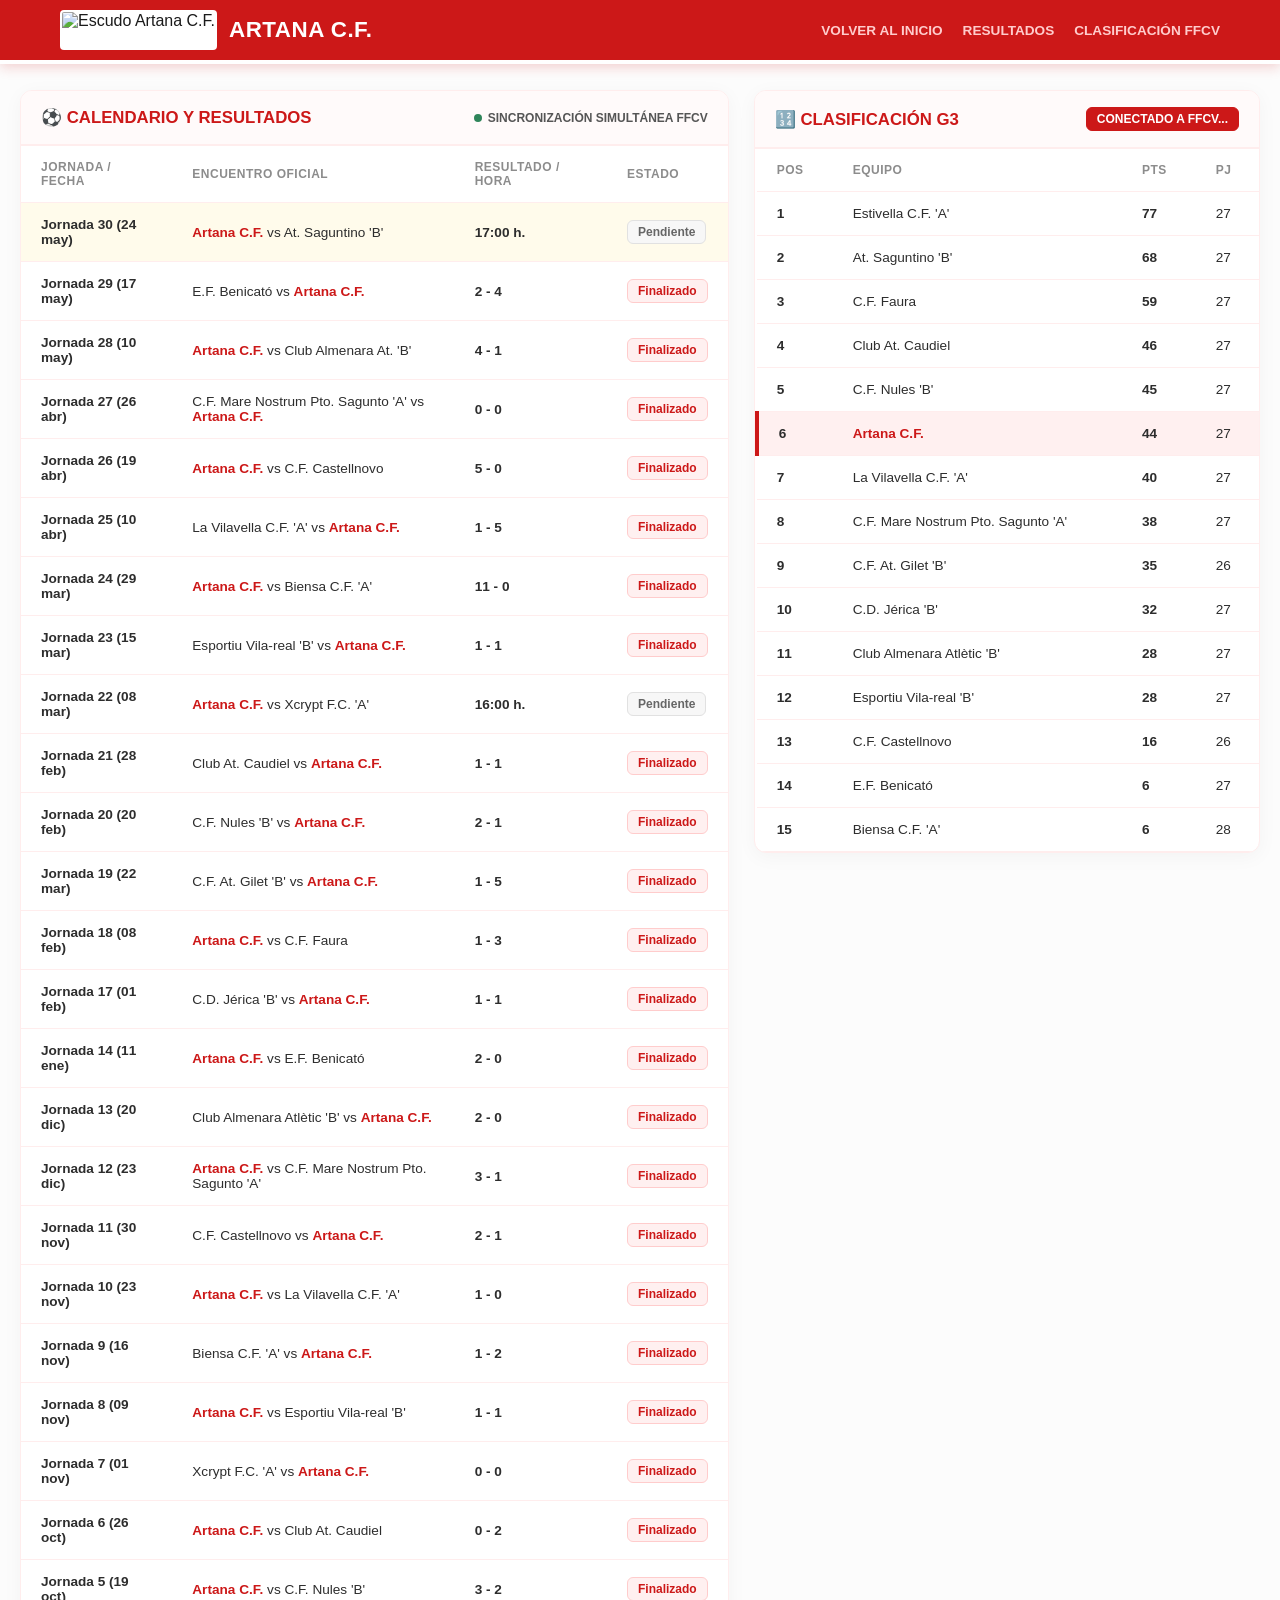
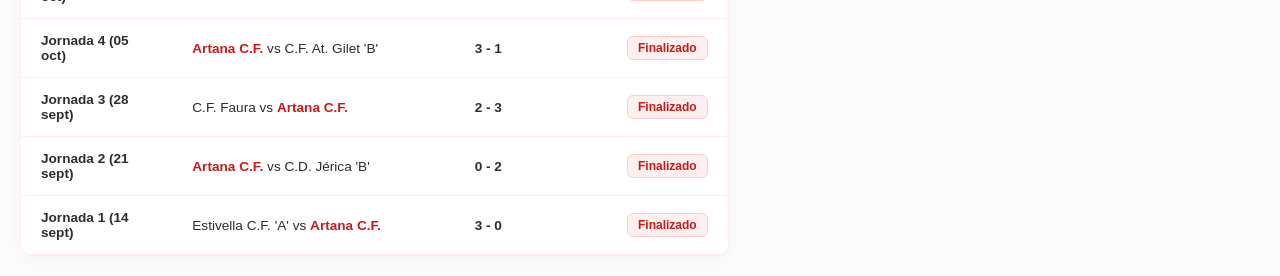
==== datos.html @ 5a682b2c "Add files via upload" ====
<!DOCTYPE html>
<html lang="es">
<head>
    <meta charset="UTF-8">
    <meta name="viewport" content="width=device-width, initial-scale=1.0">
    <title>Artana C.F. - Resultados y Clasificación</title>
    <link rel="stylesheet" href="estilo.css">
</head>
<body>

    <header class="main-header">
        <div class="header-container">
            <div class="brand">
                <img src="https://escudosdefutbolyequipaciones.com/images_esc3/ESPA/VALENCIA/escudos/ESC_ARTANA%20C.F..png" alt="Escudo Artana C.F." class="mini-logo">
                <h1>ARTANA C.F.</h1>
            </div>
            <nav class="nav-links">
                <a href="index.html">VOLVER AL INICIO</a>
                <a href="#calendario">RESULTADOS</a>
                <a href="#clasificacion">CLASIFICACIÓN FFCV</a>
            </nav>
        </div>
    </header>

    <section class="dashboard-grid">
        
        <div class="card" id="calendario">
            <div class="card-header">
                <h3>⚽ CALENDARIO Y RESULTADOS</h3>
                <span class="sync-text"><span class="dot-green"></span> SINCRONIZACIÓN SIMULTÁNEA FFCV</span>
            </div>
            <div class="table-responsive">
                <table>
                    <thead>
                        <tr>
                            <th>JORNADA / FECHA</th>
                            <th>ENCUENTRO OFICIAL</th>
                            <th>RESULTADO / HORA</th>
                            <th>ESTADO</th>
                        </tr>
                    </thead>
                    <tbody id="tabla-partidos">
                        </tbody>
                </table>
            </div>
        </div>

        <div class="card" id="clasificacion">
            <div class="card-header">
                <h3>🔢 CLASIFICACIÓN G3</h3>
                <span class="sync-badge">CONECTADO A FFCV...</span>
            </div>
            <div class="table-responsive">
                <table>
                    <thead>
                        <tr>
                            <th>POS</th>
                            <th>EQUIPO</th>
                            <th>PTS</th>
                            <th>PJ</th>
                        </tr>
                    </thead>
                    <tbody id="tabla-clasificacion">
                        </tbody>
                </table>
            </div>
        </div>

    </section>

    <script src="script.js"></script>
</body>
</html>
---- estilo.css ----
/* CONFIGURACIÓN GENERAL */
* {
    margin: 0;
    padding: 0;
    box-sizing: border-box;
    font-family: 'Segoe UI', Roboto, Helvetica, Arial, sans-serif;
}

body {
    background-color: #fcfcfc; /* Fondo blanco roto muy limpio */
    color: #1a1a1a;
    padding-top: 70px; /* Evita que el header tape el contenido */
}

/* BARRA DE NAVEGACIÓN SUPERIOR (ROJA Y BLANCA) */
.main-header {
    background-color: #cc1818; /* Rojo principal */
    border-bottom: 4px solid #ffffff; /* Separador blanco brillante */
    position: fixed;
    top: 0;
    left: 0;
    width: 100%;
    z-index: 1000;
    box-shadow: 0 3px 12px rgba(204, 24, 24, 0.2);
}

.header-container {
    max-width: 1200px;
    margin: 0 auto;
    display: flex;
    justify-content: space-between;
    align-items: center;
    padding: 10px 20px;
}

.brand {
    display: flex;
    align-items: center;
    gap: 12px;
}

.mini-logo {
    height: 40px;
    width: auto;
    object-fit: contain;
    background-color: #ffffff; /* Pequeño fondo blanco protector para el escudo */
    padding: 2px;
    border-radius: 4px;
}

.brand h1 {
    color: #ffffff; /* Texto blanco en cabecera roja */
    font-size: 1.4rem;
    font-weight: 800;
    letter-spacing: 0.5px;
}

.nav-links {
    display: flex;
    gap: 20px;
}

.nav-links a {
    color: #ffcccc; /* Enlaces en rojo suave */
    text-decoration: none;
    font-size: 0.85rem;
    font-weight: 700;
    transition: color 0.2s ease;
}

.nav-links a:hover, .nav-links a.active {
    color: #ffffff; /* Blanco destacado al pasar el ratón */
}

/* SECCIÓN HERO (ESCUDO GRANDE Y TITULARES) */
.hero-section {
    max-width: 1200px;
    margin: 40px auto 10px auto;
    text-align: center;
    padding: 20px;
}

.logo-wrapper {
    margin-bottom: 20px;
}

.main-logo {
    height: 160px;
    width: auto;
    object-fit: contain;
    filter: drop-shadow(0 4px 10px rgba(0,0,0,0.1));
}

.main-title {
    font-size: 2.2rem;
    font-weight: 850;
    color: #cc1818; /* Título en rojo */
    letter-spacing: -0.5px;
    margin-bottom: 6px;
}

.subtitle {
    font-size: 1rem;
    font-weight: 700;
    color: #4a4a4a;
    letter-spacing: 1px;
}

/* DASHBOARD GRID (ESTRUCTURA EN PARALELO) */
.dashboard-grid {
    max-width: 1350px;
    margin: 0 auto;
    padding: 20px;
    display: grid;
    grid-template-columns: 1.4fr 1fr;
    gap: 25px;
    align-items: start;
}

/* TARJETAS (CARDS CON IDENTIDAD ROJA) */
.card {
    background-color: #ffffff;
    border-radius: 12px;
    box-shadow: 0 4px 20px rgba(0, 0, 0, 0.04);
    border: 1px solid #ffeded; /* Borde sutil rojizo */
    overflow: hidden;
}

.card-header {
    padding: 16px 20px;
    border-bottom: 2px solid #ffeded;
    display: flex;
    justify-content: space-between;
    align-items: center;
    background-color: #fffafa; /* Fondo de tarjeta ligeramente rosado/blanco */
}

.card-header h3 {
    font-size: 1.05rem;
    font-weight: 750;
    color: #cc1818; /* Títulos de secciones en rojo */
}

/* INDICADORES DE CONEXIÓN */
.sync-text {
    font-size: 0.75rem;
    font-weight: 700;
    color: #555555;
    display: flex;
    align-items: center;
    gap: 6px;
}

.dot-green {
    width: 8px;
    height: 8px;
    background-color: #2f855a;
    border-radius: 50%;
    display: inline-block;
}

.sync-badge {
    background-color: #cc1818;
    color: #ffffff;
    padding: 4px 10px;
    border-radius: 6px;
    font-size: 0.75rem;
    font-weight: 700;
    border: 1px solid #cc1818;
}

/* TABLAS RECONVERTIDAS */
.table-responsive {
    overflow-x: auto;
}

table {
    width: 100%;
    border-collapse: collapse;
    text-align: left;
    font-size: 0.85rem;
}

th {
    background-color: #ffffff;
    color: #8c8c8c;
    font-weight: 700;
    text-transform: uppercase;
    font-size: 0.75rem;
    padding: 14px 20px;
    border-bottom: 1px solid #ffeded;
    letter-spacing: 0.5px;
}

td {
    padding: 14px 20px;
    border-bottom: 1px solid #ffeded;
    color: #2d2d2d;
}

/* PASTILLAS (BADGES DE ESTADO) */
.badge {
    display: inline-block;
    padding: 4px 10px;
    border-radius: 6px;
    font-size: 0.75rem;
    font-weight: 700;
    text-align: center;
}

.badge.finalizado {
    background-color: #fff0f0;
    color: #cc1818;
    border: 1px solid #ffcccc;
}

.badge.pendiente {
    background-color: #f7f7f7;
    color: #666666;
    border: 1px solid #e1e1e1;
}

/* RESALTADO ESPECÍFICO DEL ARTANA */
.txt-highlight {
    color: #cc1818;
    font-weight: 800;
}

.row-highlight {
    background-color: #fff0f0 !important; /* Resalta tu fila con fondo rojo corporativo muy suave */
    border-left: 4px solid #cc1818; /* Línea roja vertical para marcar tu equipo */
}

/* RESPONSIVE DESIGN (MÓVILES) */
@media (max-width: 900px) {
    .dashboard-grid {
        grid-template-columns: 1fr;
    }
    .main-title {
        font-size: 1.6rem;
    }
    .header-container {
        flex-direction: column;
        gap: 10px;
    }
}
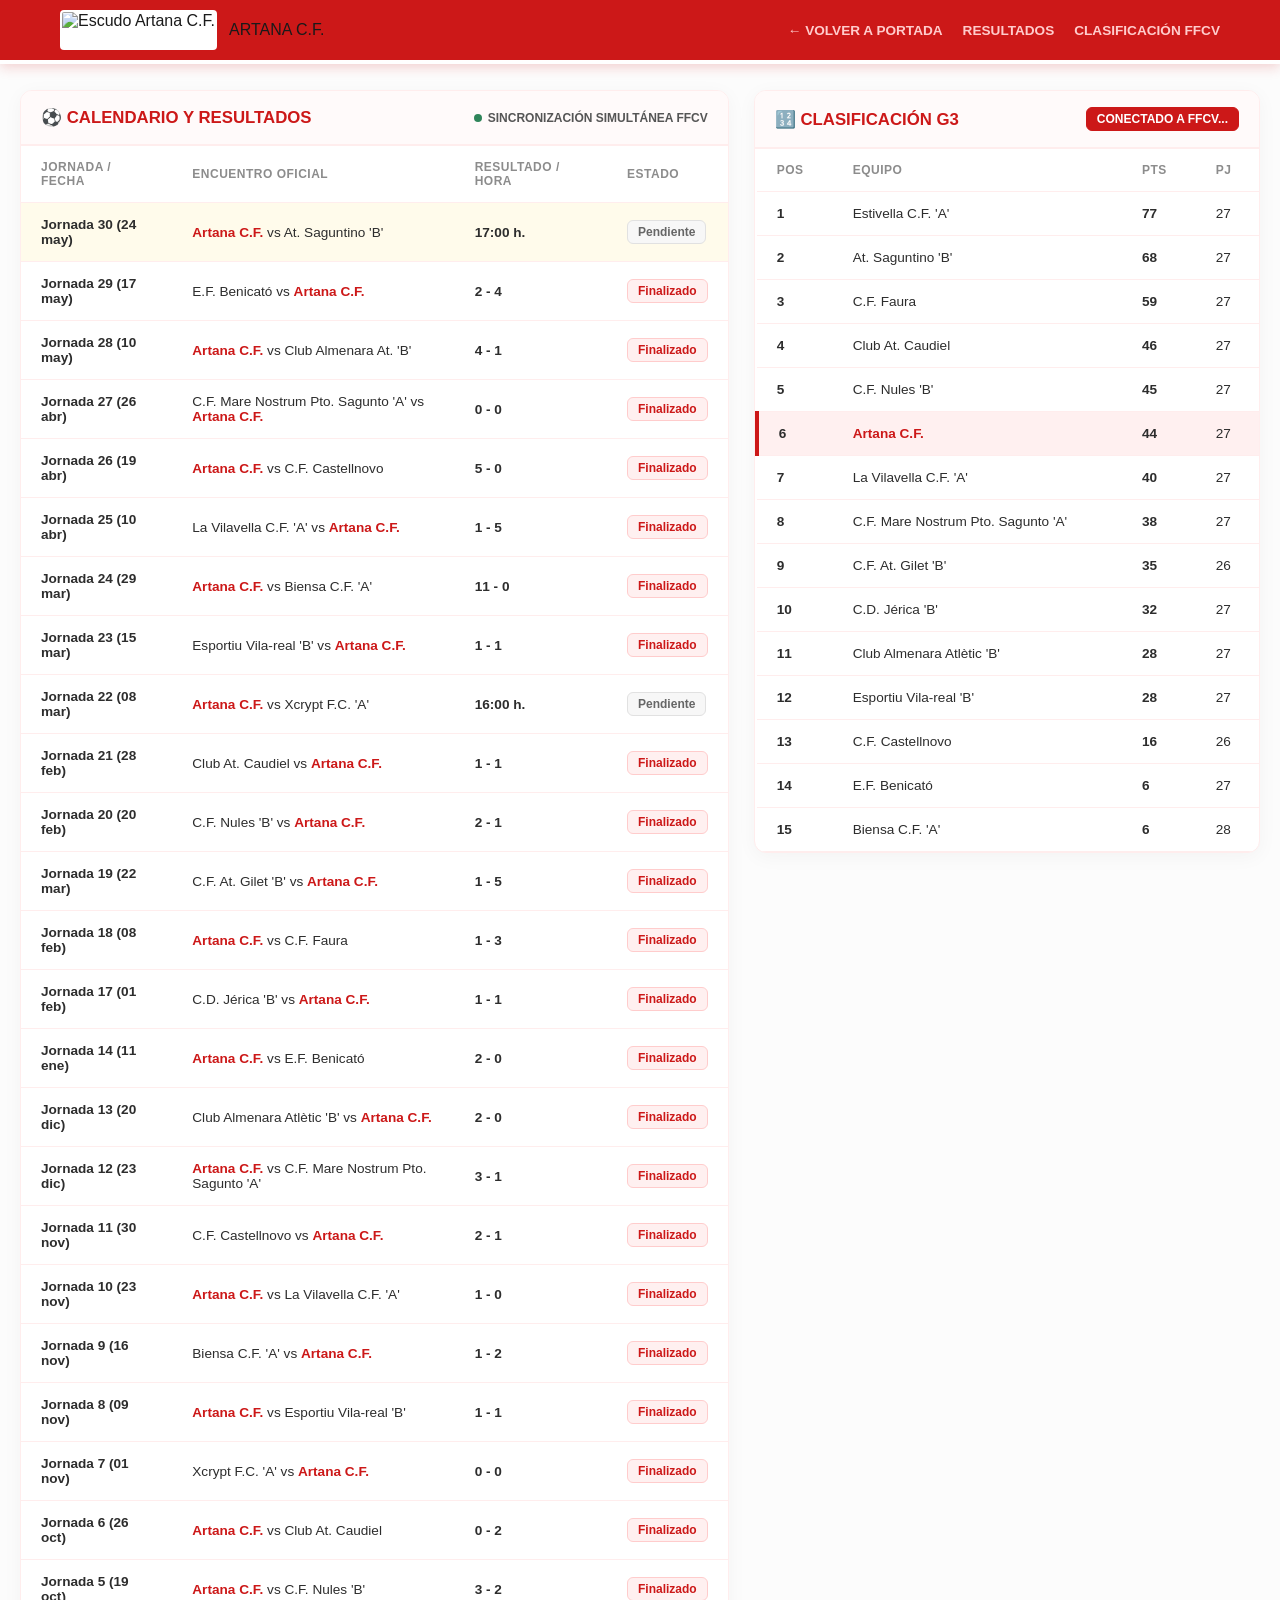
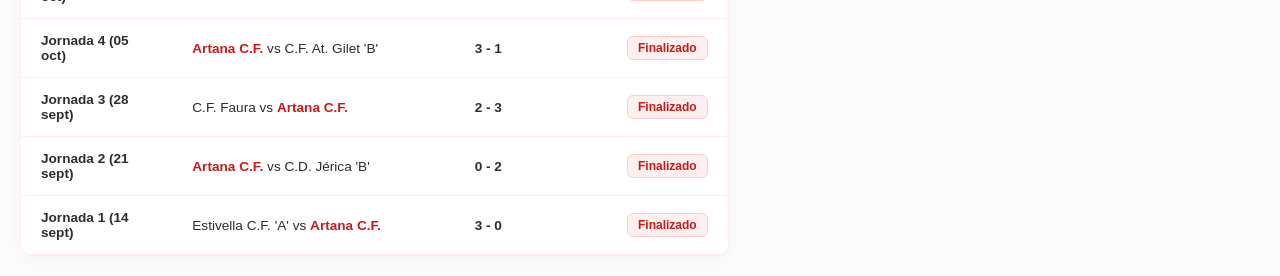
==== commit 16da6033: "Update datos.html" ====
--- a/datos.html
+++ b/datos.html
@@ -12,10 +12,10 @@
         <div class="header-container">
             <div class="brand">
                 <img src="https://escudosdefutbolyequipaciones.com/images_esc3/ESPA/VALENCIA/escudos/ESC_ARTANA%20C.F..png" alt="Escudo Artana C.F." class="mini-logo">
-                <h1>ARTANA C.F.</h1>
+                <span class="brand-text">ARTANA C.F.</span>
             </div>
             <nav class="nav-links">
-                <a href="index.html">VOLVER AL INICIO</a>
+                <a href="index.html" class="btn-back">← VOLVER A PORTADA</a>
                 <a href="#calendario">RESULTADOS</a>
                 <a href="#clasificacion">CLASIFICACIÓN FFCV</a>
             </nav>
@@ -70,4 +70,4 @@
 
     <script src="script.js"></script>
 </body>
-</html>+</html>
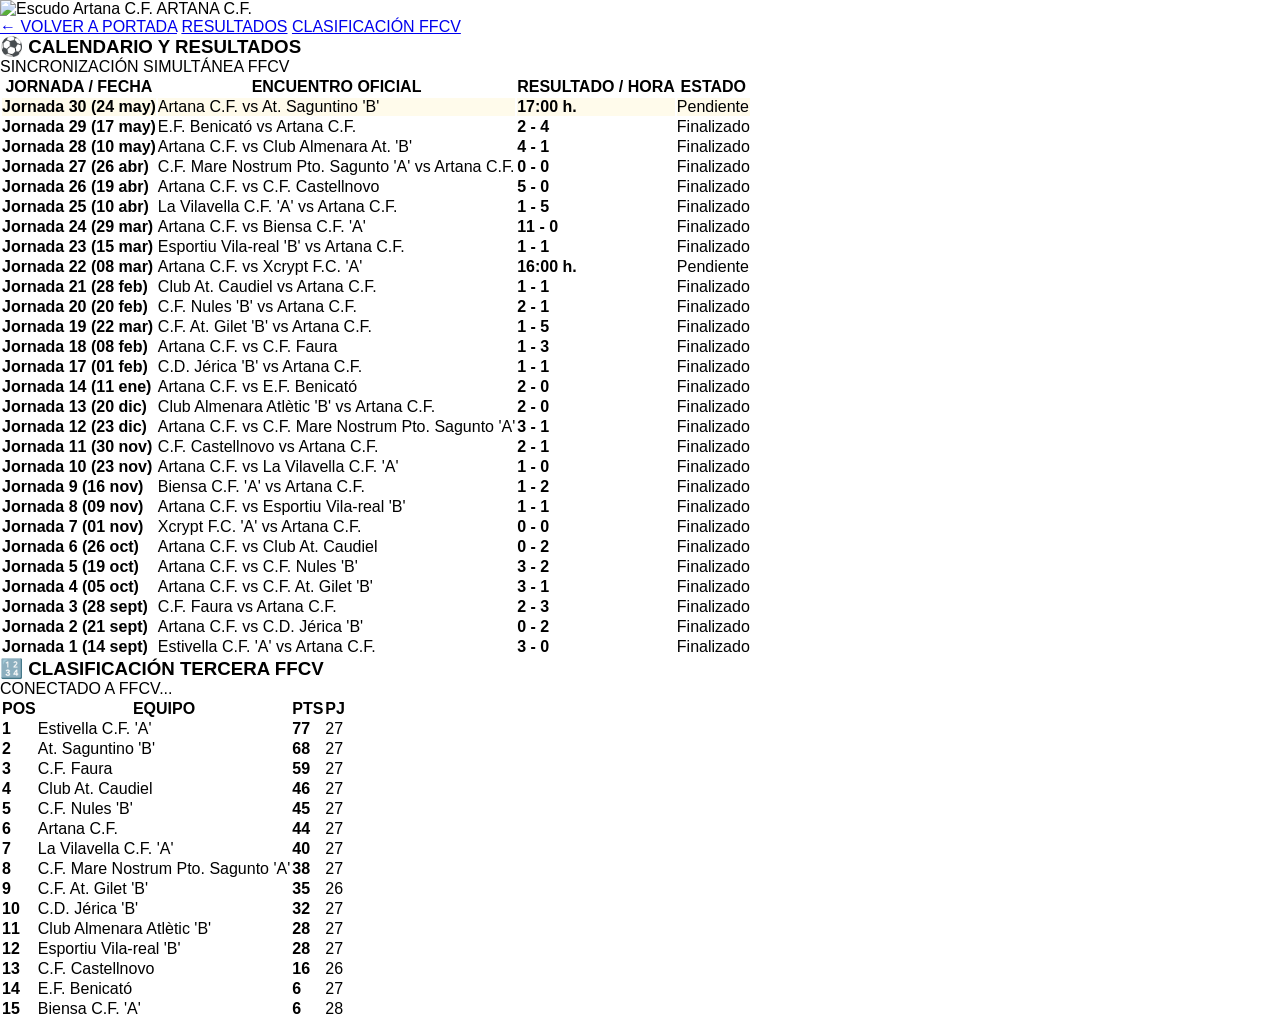
==== commit 351761a4: "Update datos.html" ====
--- a/datos.html
+++ b/datos.html
@@ -22,9 +22,9 @@
         </div>
     </header>
 
-    <section class="dashboard-grid">
+    <main class="dashboard-grid">
         
-        <div class="card" id="calendario">
+        <section class="card" id="calendario">
             <div class="card-header">
                 <h3>⚽ CALENDARIO Y RESULTADOS</h3>
                 <span class="sync-text"><span class="dot-green"></span> SINCRONIZACIÓN SIMULTÁNEA FFCV</span>
@@ -43,11 +43,11 @@
                         </tbody>
                 </table>
             </div>
-        </div>
+        </section>
 
-        <div class="card" id="clasificacion">
+        <section class="card" id="clasificacion">
             <div class="card-header">
-                <h3>🔢 CLASIFICACIÓN G3</h3>
+                <h3>🔢 CLASIFICACIÓN TERCERA FFCV</h3>
                 <span class="sync-badge">CONECTADO A FFCV...</span>
             </div>
             <div class="table-responsive">
@@ -64,9 +64,9 @@
                         </tbody>
                 </table>
             </div>
-        </div>
+        </section>
 
-    </section>
+    </main>
 
     <script src="script.js"></script>
 </body>
--- a/estilo.css
+++ b/estilo.css
@@ -1,4 +1,4 @@
-/* CONFIGURACIÓN GENERAL */
+/* RESET GENERAL */
 * {
     margin: 0;
     padding: 0;
@@ -6,241 +6,136 @@
     font-family: 'Segoe UI', Roboto, Helvetica, Arial, sans-serif;
 }
 
-body {
-    background-color: #fcfcfc; /* Fondo blanco roto muy limpio */
-    color: #1a1a1a;
-    padding-top: 70px; /* Evita que el header tape el contenido */
+/* PORTADA A PANTALLA COMPLETA TOTALMENTE CENTRADA */
+.fullscreen-cover {
+    min-height: 100vh;
+    width: 100%;
+    display: flex;
+    align-items: center;       /* Centrado Vertical */
+    justify-content: center;     /* Centrado Horizontal */
+    background: radial-gradient(circle at center, #ffffff 0%, #f4f4f4 100%);
+    padding: 20px;
 }
 
-/* BARRA DE NAVEGACIÓN SUPERIOR (ROJA Y BLANCA) */
-.main-header {
-    background-color: #cc1818; /* Rojo principal */
-    border-bottom: 4px solid #ffffff; /* Separador blanco brillante */
-    position: fixed;
-    top: 0;
-    left: 0;
+/* TARJETA CENTRAL ENVOLVENTE */
+.cover-card {
+    max-width: 600px;
     width: 100%;
-    z-index: 1000;
-    box-shadow: 0 3px 12px rgba(204, 24, 24, 0.2);
+    text-align: center;
+    animation: fadeIn 0.8s ease-out; /* Efecto de aparición suave */
 }
 
-.header-container {
-    max-width: 1200px;
-    margin: 0 auto;
-    display: flex;
-    justify-content: space-between;
-    align-items: center;
-    padding: 10px 20px;
+/* DISEÑO DEL ESCUDO CENTRAL */
+.logo-wrapper {
+    margin-bottom: 25px;
 }
 
-.brand {
-    display: flex;
-    align-items: center;
-    gap: 12px;
+.center-logo {
+    height: 240px; /* Tamaño imponente del escudo */
+    width: auto;
+    object-fit: contain;
+    /* Sombra elegante que hace resaltar el escudo sobre el fondo */
+    filter: drop-shadow(0 15px 30px rgba(204, 24, 24, 0.2));
+    transition: transform 0.3s ease;
 }
 
-.mini-logo {
-    height: 40px;
-    width: auto;
-    object-fit: contain;
-    background-color: #ffffff; /* Pequeño fondo blanco protector para el escudo */
-    padding: 2px;
-    border-radius: 4px;
+.center-logo:hover {
+    transform: scale(1.03); /* Efecto dinámico al pasar el ratón */
 }
 
-.brand h1 {
-    color: #ffffff; /* Texto blanco en cabecera roja */
-    font-size: 1.4rem;
-    font-weight: 800;
-    letter-spacing: 0.5px;
+/* TEXTOS PRINCIPALES */
+.text-wrapper {
+    margin-bottom: 40px;
 }
 
-.nav-links {
+.center-title {
+    font-size: 2.8rem;
+    font-weight: 900;
+    color: #cc1818; /* Rojo oficial */
+    letter-spacing: -1px;
+    margin-bottom: 8px;
+    line-height: 1.2;
+}
+
+.center-subtitle {
+    font-size: 1rem;
+    font-weight: 700;
+    color: #5c5c5c;
+    letter-spacing: 2px;
+}
+
+/* BOTONERA EN PARALELO */
+.center-buttons {
     display: flex;
+    justify-content: center;
     gap: 20px;
 }
 
-.nav-links a {
-    color: #ffcccc; /* Enlaces en rojo suave */
+/* ESTILO BASE DE LOS BOTONES */
+.btn {
+    display: inline-block;
+    padding: 16px 36px;
+    font-size: 1rem;
+    font-weight: 700;
     text-decoration: none;
-    font-size: 0.85rem;
-    font-weight: 700;
-    transition: color 0.2s ease;
+    border-radius: 10px;
+    transition: all 0.25s ease;
 }
 
-.nav-links a:hover, .nav-links a.active {
-    color: #ffffff; /* Blanco destacado al pasar el ratón */
+/* Botón de Resultados (Rojo llamativo) */
+.btn-red {
+    background-color: #cc1818;
+    color: #ffffff;
+    box-shadow: 0 5px 15px rgba(204, 24, 24, 0.3);
 }
 
-/* SECCIÓN HERO (ESCUDO GRANDE Y TITULARES) */
-.hero-section {
-    max-width: 1200px;
-    margin: 40px auto 10px auto;
-    text-align: center;
-    padding: 20px;
+.btn-red:hover {
+    background-color: #b01414;
+    transform: translateY(-3px);
+    box-shadow: 0 8px 20px rgba(204, 24, 24, 0.4);
 }
 
-.logo-wrapper {
-    margin-bottom: 20px;
+/* Botón de Clasificación (Blanco con borde rojo) */
+.btn-outline {
+    background-color: #ffffff;
+    color: #cc1818;
+    border: 2px solid #cc1818;
+    box-shadow: 0 5px 15px rgba(0, 0, 0, 0.03);
 }
 
-.main-logo {
-    height: 160px;
-    width: auto;
-    object-fit: contain;
-    filter: drop-shadow(0 4px 10px rgba(0,0,0,0.1));
+.btn-outline:hover {
+    background-color: #fff5f5;
+    transform: translateY(-3px);
+    box-shadow: 0 8px 20px rgba(204, 24, 24, 0.1);
 }
 
-.main-title {
-    font-size: 2.2rem;
-    font-weight: 850;
-    color: #cc1818; /* Título en rojo */
-    letter-spacing: -0.5px;
-    margin-bottom: 6px;
+/* ANIMACIÓN DE ENTRADA SUAVE */
+@keyframes fadeIn {
+    from {
+        opacity: 0;
+        transform: translateY(20px);
+    }
+    to {
+        opacity: 1;
+        transform: translateY(0);
+    }
 }
 
-.subtitle {
-    font-size: 1rem;
-    font-weight: 700;
-    color: #4a4a4a;
-    letter-spacing: 1px;
-}
-
-/* DASHBOARD GRID (ESTRUCTURA EN PARALELO) */
-.dashboard-grid {
-    max-width: 1350px;
-    margin: 0 auto;
-    padding: 20px;
-    display: grid;
-    grid-template-columns: 1.4fr 1fr;
-    gap: 25px;
-    align-items: start;
-}
-
-/* TARJETAS (CARDS CON IDENTIDAD ROJA) */
-.card {
-    background-color: #ffffff;
-    border-radius: 12px;
-    box-shadow: 0 4px 20px rgba(0, 0, 0, 0.04);
-    border: 1px solid #ffeded; /* Borde sutil rojizo */
-    overflow: hidden;
-}
-
-.card-header {
-    padding: 16px 20px;
-    border-bottom: 2px solid #ffeded;
-    display: flex;
-    justify-content: space-between;
-    align-items: center;
-    background-color: #fffafa; /* Fondo de tarjeta ligeramente rosado/blanco */
-}
-
-.card-header h3 {
-    font-size: 1.05rem;
-    font-weight: 750;
-    color: #cc1818; /* Títulos de secciones en rojo */
-}
-
-/* INDICADORES DE CONEXIÓN */
-.sync-text {
-    font-size: 0.75rem;
-    font-weight: 700;
-    color: #555555;
-    display: flex;
-    align-items: center;
-    gap: 6px;
-}
-
-.dot-green {
-    width: 8px;
-    height: 8px;
-    background-color: #2f855a;
-    border-radius: 50%;
-    display: inline-block;
-}
-
-.sync-badge {
-    background-color: #cc1818;
-    color: #ffffff;
-    padding: 4px 10px;
-    border-radius: 6px;
-    font-size: 0.75rem;
-    font-weight: 700;
-    border: 1px solid #cc1818;
-}
-
-/* TABLAS RECONVERTIDAS */
-.table-responsive {
-    overflow-x: auto;
-}
-
-table {
-    width: 100%;
-    border-collapse: collapse;
-    text-align: left;
-    font-size: 0.85rem;
-}
-
-th {
-    background-color: #ffffff;
-    color: #8c8c8c;
-    font-weight: 700;
-    text-transform: uppercase;
-    font-size: 0.75rem;
-    padding: 14px 20px;
-    border-bottom: 1px solid #ffeded;
-    letter-spacing: 0.5px;
-}
-
-td {
-    padding: 14px 20px;
-    border-bottom: 1px solid #ffeded;
-    color: #2d2d2d;
-}
-
-/* PASTILLAS (BADGES DE ESTADO) */
-.badge {
-    display: inline-block;
-    padding: 4px 10px;
-    border-radius: 6px;
-    font-size: 0.75rem;
-    font-weight: 700;
-    text-align: center;
-}
-
-.badge.finalizado {
-    background-color: #fff0f0;
-    color: #cc1818;
-    border: 1px solid #ffcccc;
-}
-
-.badge.pendiente {
-    background-color: #f7f7f7;
-    color: #666666;
-    border: 1px solid #e1e1e1;
-}
-
-/* RESALTADO ESPECÍFICO DEL ARTANA */
-.txt-highlight {
-    color: #cc1818;
-    font-weight: 800;
-}
-
-.row-highlight {
-    background-color: #fff0f0 !important; /* Resalta tu fila con fondo rojo corporativo muy suave */
-    border-left: 4px solid #cc1818; /* Línea roja vertical para marcar tu equipo */
-}
-
-/* RESPONSIVE DESIGN (MÓVILES) */
-@media (max-width: 900px) {
-    .dashboard-grid {
-        grid-template-columns: 1fr;
+/* ADAPTACIÓN AUTOMÁTICA PARA MÓVILES */
+@media (max-width: 600px) {
+    .center-title {
+        font-size: 2rem;
     }
-    .main-title {
-        font-size: 1.6rem;
+    .center-logo {
+        height: 180px;
     }
-    .header-container {
-        flex-direction: column;
-        gap: 10px;
+    .center-buttons {
+        flex-direction: column; /* Botones uno encima de otro en el móvil */
+        gap: 12px;
+        padding: 0 20px;
+    }
+    .btn {
+        width: 100%;
+        padding: 14px;
     }
 }
